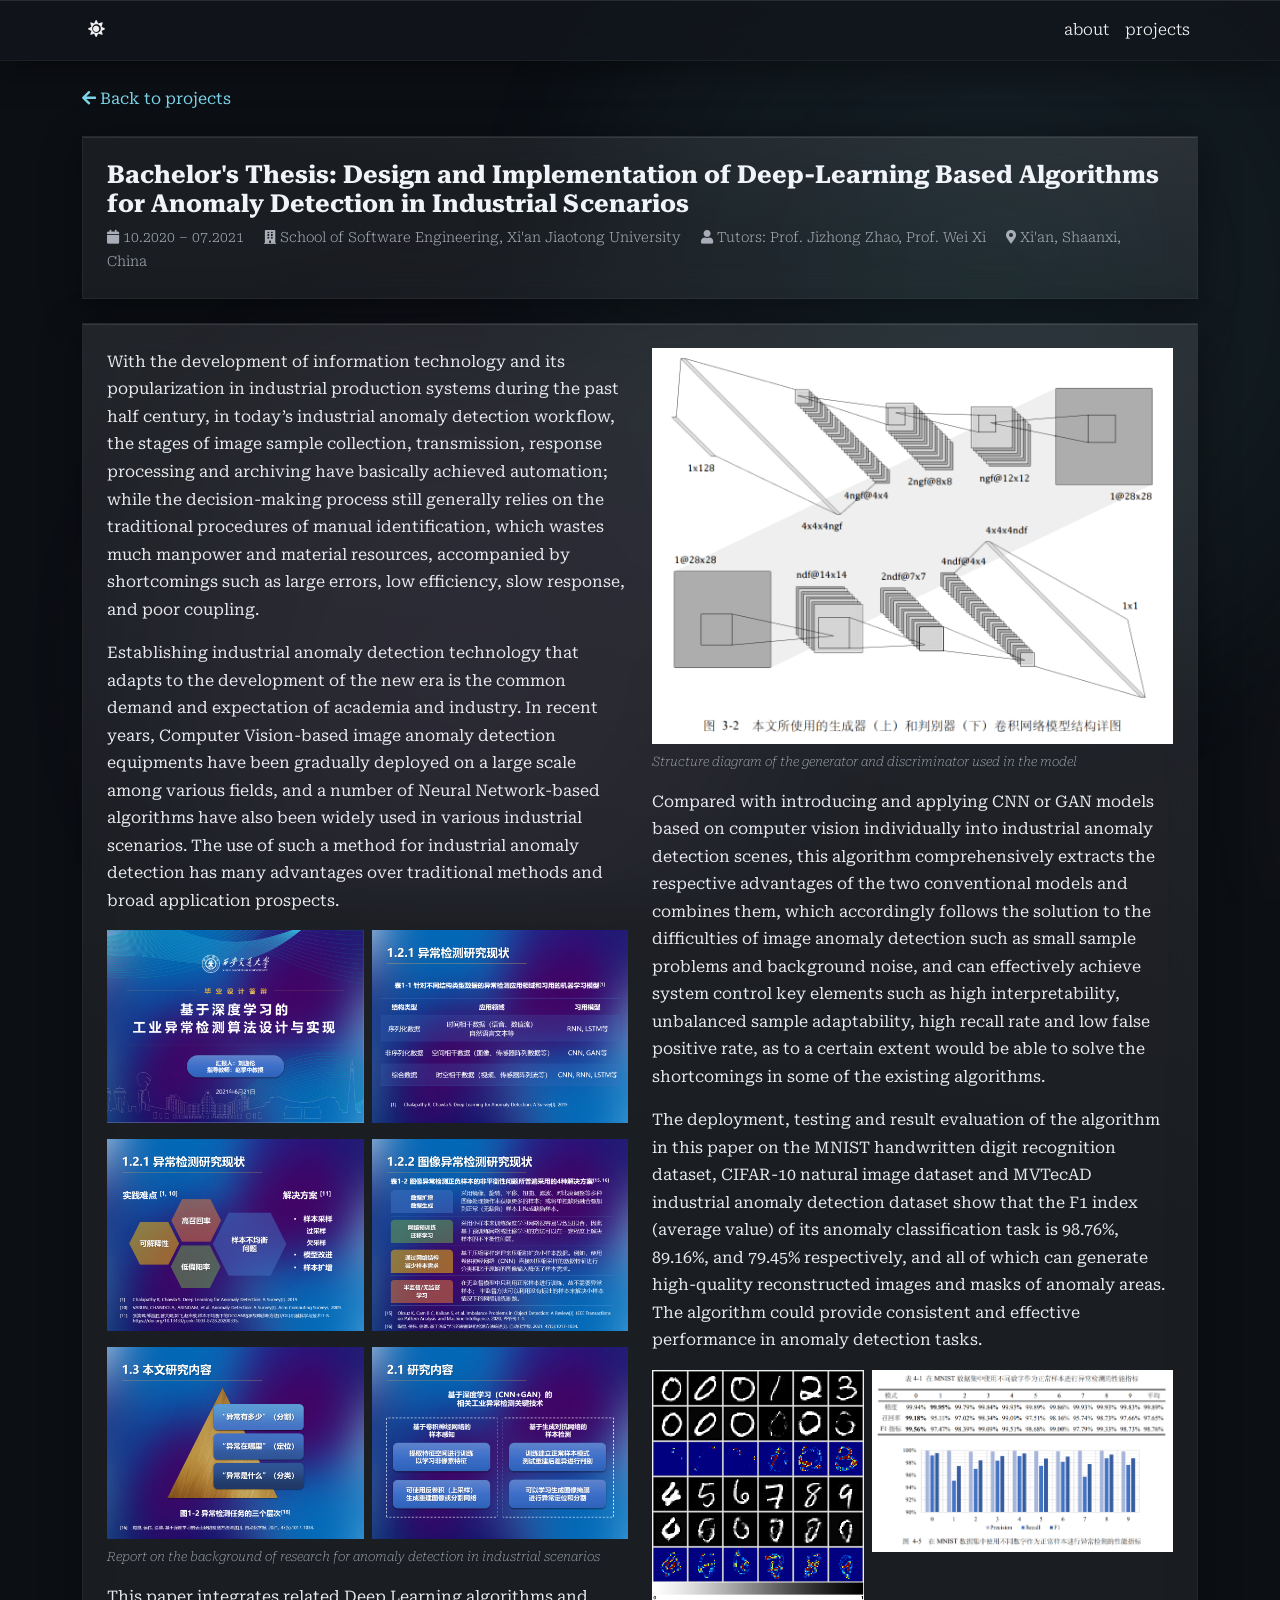
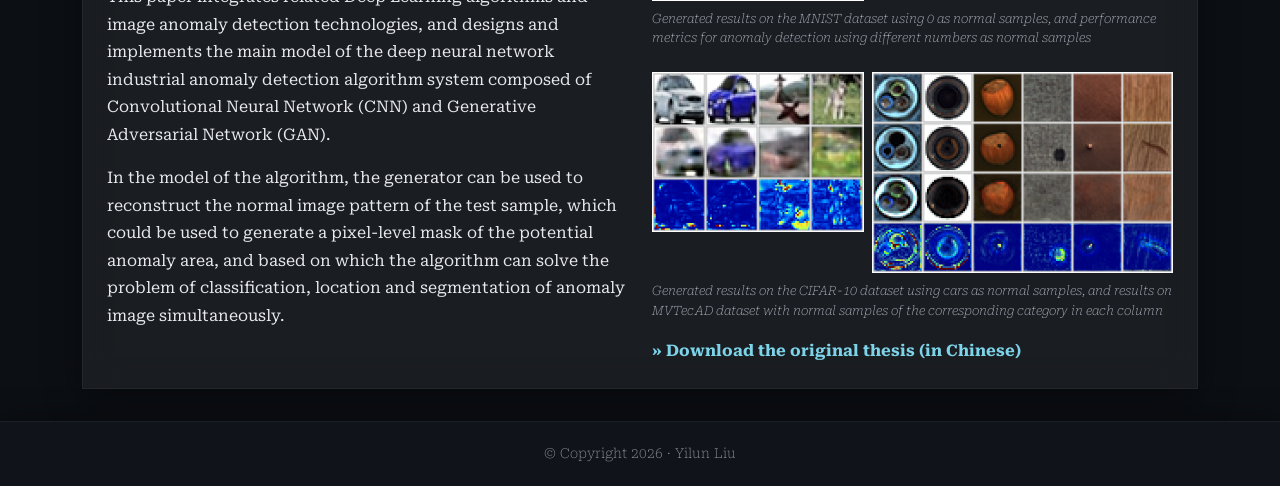
==== project/bachelor/index.html @ 2bad8ecd "init" ====
<!DOCTYPE html>
<html lang="en">
<head>
  <meta charset="UTF-8" />
  <script>(function(){var t=localStorage.getItem('theme')||'dark';document.documentElement.setAttribute('data-theme',t);})();</script>
  <meta name="viewport" content="width=device-width, initial-scale=1.0" />
  <link rel="preconnect" href="https://fonts.googleapis.com" />
  <link rel="preconnect" href="https://fonts.gstatic.com" crossorigin />
  <title>Bachelor's Thesis – Yilun Liu</title>
  <link rel="stylesheet" href="https://cdn.jsdelivr.net/npm/bootstrap@5.3.2/dist/css/bootstrap.min.css" />
  <link rel="stylesheet" href="https://cdnjs.cloudflare.com/ajax/libs/font-awesome/5.15.4/css/all.min.css" />
  <link rel="stylesheet" href="../../assets/css/style.css" />
</head>
<body>

<div class="scene" aria-hidden="true">
  <div class="scene__blob scene__blob--1"></div>
  <div class="scene__blob scene__blob--2"></div>
  <div class="scene__blob scene__blob--3"></div>
</div>

<!-- ===== Navbar ===== -->
<nav class="navbar navbar-expand-lg sticky-top">
  <div class="container">
    <button type="button" id="theme-toggle" class="theme-toggle-btn ms-2 flex-shrink-0" title="Toggle dark/light mode" aria-label="Toggle theme">
      <i class="fas fa-sun" id="theme-icon"></i>
    </button>
    <div class="d-flex align-items-center ms-auto flex-shrink-0 navbar-toolbar">
      <button class="navbar-toggler" type="button" data-bs-toggle="collapse" data-bs-target="#mainNav"
        aria-controls="mainNav" aria-expanded="false" aria-label="Toggle navigation">
        <span class="navbar-toggler-icon"></span>
      </button>
    </div>
    <div class="collapse navbar-collapse" id="mainNav">
      <ul class="navbar-nav ms-auto">
        <li class="nav-item"><a class="nav-link" href="../../index.html">about</a></li>
        <li class="nav-item"><a class="nav-link" href="../projects.html">projects</a></li>
      </ul>
    </div>
  </div>
</nav>

<main class="container my-4">

  <div class="back-link">
    <a href="../projects.html"><i class="fas fa-arrow-left me-1"></i>Back to projects</a>
  </div>

  <div class="page-hero">
    <h1>Bachelor's Thesis: Design and Implementation of Deep-Learning Based Algorithms for Anomaly Detection in Industrial Scenarios</h1>
    <div class="meta">
      <span><i class="fas fa-calendar me-1"></i>10.2020 – 07.2021</span>
      <span><i class="fas fa-building me-1"></i>School of Software Engineering, Xi'an Jiaotong University</span>
      <span><i class="fas fa-user me-1"></i>Tutors: Prof. Jizhong Zhao, Prof. Wei Xi</span>
      <span><i class="fas fa-map-marker-alt me-1"></i>Xi'an, Shaanxi, China</span>
    </div>
  </div>

  <div class="section-card">
    <div class="row g-4 align-items-start">
      <div class="col-md-6">
        <p>
          With the development of information technology and its popularization in industrial production
          systems during the past half century, in today’s industrial anomaly detection workflow, the stages
          of image sample collection, transmission, response processing and archiving have basically
          achieved automation; while the decision-making process still generally relies on the traditional
          procedures of manual identification, which wastes much manpower and material resources,
          accompanied by shortcomings such as large errors, low efficiency, slow response, and poor coupling.
        </p>
        <p>
          Establishing industrial anomaly detection technology that adapts to the development of the new era
          is the common demand and expectation of academia and industry. In recent years, Computer Vision-based
          image anomaly detection equipments have been gradually deployed on a large scale among various
          fields, and a number of Neural Network-based algorithms have also been widely used in various
          industrial scenarios. The use of such a method for industrial anomaly detection has many advantages
          over traditional methods and broad application prospects.
        </p>
        <div class="row g-2">
          <div class="col-6">
            <img src="../../assets/images/bachelor_slide-1.png" alt="Thesis slide 1" class="content-img" />
          </div>
          <div class="col-6">
            <img src="../../assets/images/bachelor_slide-2.png" alt="Thesis slide 2" class="content-img" />
          </div>
          <div class="col-6">
            <img src="../../assets/images/bachelor_slide-3.png" alt="Thesis slide 3" class="content-img" />
          </div>
          <div class="col-6">
            <img src="../../assets/images/bachelor_slide-4.png" alt="Thesis slide 4" class="content-img" />
          </div>
          <div class="col-6">
            <img src="../../assets/images/bachelor_slide-5.png" alt="Thesis slide 5" class="content-img" />
          </div>
          <div class="col-6">
            <img src="../../assets/images/bachelor_slide-6.png" alt="Thesis slide 6" class="content-img" />
          </div>
        </div>
        <div class="img-caption">Report on the background of research for anomaly detection in industrial scenarios</div>
        <p class="mt-3">
          This paper integrates related Deep Learning algorithms and image anomaly detection technologies,
          and designs and implements the main model of the deep neural network industrial anomaly detection
          algorithm system composed of Convolutional Neural Network (CNN) and Generative Adversarial Network
          (GAN).
        </p>
        <p>
          In the model of the algorithm, the generator can be used to reconstruct the normal image pattern of
          the test sample, which could be used to generate a pixel-level mask of the potential anomaly area,
          and based on which the algorithm can solve the problem of classification, location and segmentation
          of anomaly image simultaneously.
        </p>
      </div>
      <div class="col-md-6">
        <img src="../../assets/images/bachelor_structure.png" alt="Structure diagram of the generator and discriminator used in the model" class="content-img" />
        <div class="img-caption">Structure diagram of the generator and discriminator used in the model</div>
        <p class="mt-3">
          Compared with introducing and applying CNN or GAN models based on computer vision individually into
          industrial anomaly detection scenes, this algorithm comprehensively extracts the respective
          advantages of the two conventional models and combines them, which accordingly follows the solution
          to the difficulties of image anomaly detection such as small sample problems and background noise,
          and can effectively achieve system control key elements such as high interpretability, unbalanced
          sample adaptability, high recall rate and low false positive rate, as to a certain extent would be
          able to solve the shortcomings in some of the existing algorithms.
        </p>
        <p>
          The deployment, testing and result evaluation of the algorithm in this paper on the MNIST
          handwritten digit recognition dataset, CIFAR-10 natural image dataset and MVTecAD industrial
          anomaly detection dataset show that the F1 index (average value) of its anomaly classification
          task is 98.76%, 89.16%, and 79.45% respectively, and all of which can generate high-quality
          reconstructed images and masks of anomaly areas. The algorithm could provide consistent and
          effective performance in anomaly detection tasks.
        </p>
        <div class="row g-2 align-items-start">
          <div class="col-md-5">
            <img src="../../assets/images/bachelor_mnist.png" alt="MNIST generated results and metrics" class="content-img" />
          </div>
          <div class="col-md-7">
            <img src="../../assets/images/bachelor_mnist-result.png" alt="MNIST anomaly detection performance metrics" class="content-img" />
          </div>
        </div>
        <div class="img-caption">Generated results on the MNIST dataset using 0 as normal samples, and performance metrics for anomaly detection using different numbers as normal samples</div>
        <div class="row g-2 align-items-start mt-3">
          <div class="col-md-6 col-lg-5">
            <img src="../../assets/images/bachelor_cifar.png" alt="CIFAR-10 generated results with cars as normal" class="content-img" />
          </div>
          <div class="col-md-6 col-lg-7">
            <img src="../../assets/images/bachelor_MVTecAD.png" alt="MVTecAD results by category" class="content-img" />
          </div>
        </div>
        <div class="img-caption">Generated results on the CIFAR-10 dataset using cars as normal samples, and results on MVTecAD dataset with normal samples of the corresponding category in each column</div>
        <p class="mt-3 mb-0">
          <a href="https://www.rfmoe.shop/%E5%88%98%E9%80%B8%E4%BC%A6-%E5%9F%BA%E4%BA%8E%E6%B7%B1%E5%BA%A6%E5%AD%A6%E4%B9%A0%E7%9A%84%E5%B7%A5%E4%B8%9A%E5%BC%82%E5%B8%B8%E6%A3%80%E6%B5%8B-%E5%AE%9A%E7%A8%BF/"><strong>» Download the original thesis (in Chinese)</strong></a>
        </p>
      </div>
    </div>
  </div>

</main>

<!-- ===== Footer ===== -->
<footer>
  © Copyright 2026 &middot; Yilun Liu
</footer>

<script src="https://cdn.jsdelivr.net/npm/bootstrap@5.3.2/dist/js/bootstrap.bundle.min.js"></script>
<script>
  (function(){
    var icon=document.getElementById('theme-icon');
    var btn=document.getElementById('theme-toggle');
    if(!btn||!icon) return;
    function upd(t){icon.className=t==='dark'?'fas fa-sun':'fas fa-moon';}
    upd(document.documentElement.getAttribute('data-theme')||'dark');
    btn.addEventListener('click',function(){
      var cur=document.documentElement.getAttribute('data-theme');
      var nxt=cur==='dark'?'light':'dark';
      document.documentElement.setAttribute('data-theme',nxt);
      localStorage.setItem('theme',nxt);
      upd(nxt);
    });
  })();
</script>
</body>
</html>
---- assets/css/style.css ----
@import url("https://fonts.googleapis.com/css2?family=Noto+Serif+SC:wght@200..900&family=Roboto+Serif:ital,opsz,wght@0,8..144,100..900;1,8..144,100..900&display=swap");

/* ============================================================
   Yilun Liu – Academic CV
   Adaptive Theme: Light (rfmoe.shop style) + Dark mode toggle
   ============================================================ */

/* ---- Theme Variables ---- */
:root, [data-theme="light"] {
  --color-bg:               #e4eef2;
  --color-card:             #ffffff;
  --color-card-border:      rgba(48, 136, 152, 0.2);
  --color-text:             #333333;
  --color-text-muted:       rgb(118, 136, 145);
  --color-accent:           rgb(48, 136, 152);
  --color-accent-hover:     #f0b8a8;
  --color-accent-light:     rgb(95, 178, 195);
  --color-nav-bg:           rgb(58, 88, 102);
  --color-nav-text:         #ffffff;
  --color-footer-bg:        rgb(58, 88, 102);
  --color-footer-text:      rgba(255, 255, 255, 0.75);
  --color-divider:          rgba(48, 136, 152, 0.22);
  --color-heading:          rgb(38, 108, 120);
  --color-sub-heading:      rgb(30, 92, 105);
  --shadow-card:            0 2px 14px rgba(48, 136, 152, 0.09);
  --shadow-card-hover:      0 12px 40px rgba(48, 136, 152, 0.16);
  --color-page-hero-bg:     rgba(255, 255, 255, 0.45);
  --color-page-hero-border: rgba(48, 136, 152, 0.22);
  --color-toggler:          rgba(255, 255, 255, 0.45);
  --color-code-bg:          rgba(48, 136, 152, 0.08);
  /* Liquid glass */
  --glass-blur:             blur(18px);
  --glass-surface:          rgba(255, 255, 255, 0.10);
  --glass-surface-hover:    rgba(255, 255, 255, 0.20);
  --glass-border:           rgba(48, 136, 152, 0.05);
  --glass-reflection:       linear-gradient(
    -170deg,
    rgba(255, 255, 255, 0.1) 0%,
    rgba(255, 255, 255, 0) 52%
  );
  --shadow-glass:           0 8px 32px rgba(48, 136, 152, 0.12),
    inset 0 1px 0 rgba(255, 255, 255, 0.9);
  --ease-liquid:            cubic-bezier(0.34, 1.56, 0.64, 1);
}

[data-theme="dark"] {
  --color-bg:               #0c0f14;
  --color-card:             #1c1f26;
  --color-card-border:      rgba(255, 255, 255, 0.12);
  --color-text:             #e8e9ec;
  --color-text-muted:       #a8adb8;
  --color-accent:           #7dd3e8;
  --color-accent-hover:     #f0b8a8;
  --color-accent-light:     #5fb8c8;
  --color-nav-bg:           #12151c;
  --color-nav-text:         #f0f0f1;
  --color-footer-bg:        #12151c;
  --color-footer-text:      #8b8f98;
  --color-divider:          rgba(255, 255, 255, 0.1);
  --color-heading:          #f0f4f8;
  --color-sub-heading:      #9ca3af;
  --shadow-card:            0 8px 28px rgba(0, 0, 0, 0.35);
  --shadow-card-hover:      0 16px 48px rgba(0, 0, 0, 0.45);
  --color-page-hero-bg:     rgba(255, 255, 255, 0.04);
  --color-page-hero-border: rgba(255, 255, 255, 0.1);
  --color-toggler:          rgba(255, 255, 255, 0.4);
  --color-code-bg:          rgba(160, 165, 175, 0.07);
  --glass-surface:          rgba(255, 255, 255, 0.06);
  --glass-surface-hover:    rgba(255, 255, 255, 0.1);
  --glass-border:           rgba(255, 255, 255, 0.05);
  --glass-reflection:       linear-gradient(
    -170deg,
    rgba(255, 255, 255, 0.05) 0%,
    rgba(255, 255, 255, 0) 50%
  );
  --shadow-glass:           0 8px 36px rgba(0, 0, 0, 0.42),
    inset 0 1px 0 rgba(255, 255, 255, 0.1);
}

/* ---- Liquid glass: animated backdrop ---- */
.scene {
  position: fixed;
  inset: 0;
  z-index: 0;
  overflow: hidden;
  pointer-events: none;
}

.scene__blob {
  position: absolute;
  border-radius: 50%;
  filter: blur(72px);
  opacity: 0.3;
  animation: blob-drift 20s ease-in-out infinite alternate;
}

[data-theme="dark"] .scene__blob {
  opacity: 0.48;
}

.scene__blob--1 {
  width: calc((620px + 90vw) / 2);
  height: calc((620px + 90vw) / 2);
  background: radial-gradient(circle, rgba(95, 184, 200, 0.25), rgba(48, 136, 152, 0));
  top: -18%;
  right: -12%;
  animation-duration: 22s;
}

.scene__blob--2 {
  width: calc((520px + 75vw) / 2);
  height: calc((520px + 75vw) / 2);
  background: radial-gradient(circle, rgba(180, 140, 220, 0.2), rgba(226, 105, 83, 0));
  bottom: -15%;
  left: 8%;
  animation-duration: 17s;
  animation-delay: -7s;
}

.scene__blob--3 {
  width: calc((380px + 60vw) / 2);
  height: calc((380px + 60vw) / 2);
  background: radial-gradient(circle, rgba(255, 210, 160, 0.2), rgba(95, 178, 195, 0));
  bottom: -20%;
  right: -45%;
  animation-duration: 25s;
  animation-delay: -11s;
}


@keyframes blob-drift {
  0% {
    transform: translate(0, 0) scale(1);
  }
  33% {
    transform: translate(48px, -32px) scale(1.06);
  }
  66% {
    transform: translate(-36px, 44px) scale(0.96);
  }
  100% {
    transform: translate(24px, 20px) scale(1.03);
  }
}

@media (prefers-reduced-motion: reduce) {
  .scene__blob {
    animation: none !important;
  }
}

@supports not (backdrop-filter: blur(1px)) {
  .section-card,
  .navbar,
  .page-hero,
  footer,
  .theme-toggle-btn {
    backdrop-filter: none !important;
    -webkit-backdrop-filter: none !important;
  }

  [data-theme="light"] .section-card:not(.sidebar-photo),
  [data-theme="light"] .page-hero {
    background: var(--color-card) !important;
  }

  [data-theme="dark"] .section-card:not(.sidebar-photo),
  [data-theme="dark"] .page-hero {
    background: var(--color-card) !important;
  }

  .navbar {
    background: var(--color-nav-bg) !important;
  }

  footer {
    background: var(--color-footer-bg) !important;
    box-shadow: none !important;
  }
}

/* Square corners — override Bootstrap border-radius variables */
:root {
  --bs-border-radius: 0;
  --bs-border-radius-sm: 0;
  --bs-border-radius-lg: 0;
  --bs-border-radius-xl: 0;
  --bs-border-radius-xxl: 0;
  --bs-border-radius-2xl: 0;
  --bs-border-radius-pill: 0;
  --bs-body-font-family: "Roboto Serif", "Noto Serif SC", Georgia, "Times New Roman", serif;
  --bs-font-sans-serif: "Roboto Serif", "Noto Serif SC", Georgia, "Times New Roman", serif;
}

/* ---- Smooth theme transitions ---- */
body, .navbar, .section-card, .page-hero, footer,
a, h1, h2, h3, h4, h5, h6, p, li, span, div, strong, em {
  transition: background-color 0.25s ease, color 0.2s ease,
              border-color 0.25s ease, box-shadow 0.25s ease;
}

/* ---- Typography (Roboto Serif variable) ---- */
/* Weight scale uses full Roboto Serif wght axis (100–900) for hierarchy. */
:root {
  --fw-bold: 900;
  --fw-extra-bold: 800;
  --fw-bold: 700;
  --fw-semi: 650;
  --fw-medium: 600;
  --fw-book: 500;
  --fw-regular: 400;
  --fw-light: 300;
  --fw-extra-light: 250;
  --fw-thin: 200;
  --fw-hairline: 100;
}

html {
  font-optical-sizing: auto;
  /* Prevent mobile browsers from inflating text differently per page */
  -webkit-text-size-adjust: 100%;
  text-size-adjust: 100%;
}

/* ---- Base ---- */
body {
  background: var(--color-bg);
  color: var(--color-text);
  font-family: "Roboto Serif", "Noto Serif SC", Georgia, "Times New Roman", serif;
  font-weight: var(--fw-regular);
  font-size: 1rem;
  line-height: 1.72;
  overflow-x: hidden;
  min-height: 100vh;
  min-height: 100dvh;
  -webkit-text-size-adjust: 100%;
  text-size-adjust: 100%;
}

.navbar,
.navbar-brand,
.nav-link,
.table,
.btn {
  font-family: "Roboto Serif", "Noto Serif SC", Georgia, "Times New Roman", serif;
}

strong,
b {
  font-weight: var(--fw-bold);
}

em {
  font-style: italic;
  font-weight: var(--fw-book);
}

.navbar,
main,
footer {
  position: relative;
  z-index: 1;
}

a {
  color: var(--color-accent);
  text-decoration: none;
}

a:hover {
  color: var(--color-accent-hover);
  text-decoration: underline;
}

/* ---- Navbar ---- */
.navbar {
  background: rgba(58, 88, 102, 0.82) !important;
  backdrop-filter: var(--glass-blur);
  -webkit-backdrop-filter: var(--glass-blur);
  border-bottom: 1px solid var(--glass-border);
  box-shadow: var(--shadow-glass);
}

[data-theme="dark"] .navbar {
  background: rgba(18, 21, 28, 0.86) !important;
}

.navbar-brand {
  color: var(--color-nav-text) !important;
  font-weight: var(--fw-bold) !important;
}

.nav-link {
  color: var(--color-nav-text) !important;
  font-weight: var(--fw-light);
}

.nav-link:hover,
.nav-link.active {
  color: var(--color-accent-hover) !important;
}

.navbar-toggler {
  padding: 0;
  border: none;
  box-shadow: none;
}

.navbar-toggler:focus {
  box-shadow: none;
}

.navbar-toggler:focus-visible {
  outline: 2px solid rgba(255, 255, 255, 0.85);
  outline-offset: 2px;
}

.navbar-toggler-icon {
  filter: invert(1);
  width: 1.35rem;
  height: 1.35rem;
}

/* ---- Theme toggle: icon only (no panel); works on <i> or <button>+icon ---- */
.theme-toggle-btn {
  display: inline-flex;
  align-items: center;
  justify-content: center;
  margin: 0 !important;
  background: transparent;
  border: none;
  color: var(--color-nav-text);
  cursor: pointer;
  font-size: 1.05rem;
  line-height: 1;
  flex-shrink: 0;
  box-shadow: none;
  backdrop-filter: none;
  -webkit-backdrop-filter: none;
  -webkit-appearance: none;
  appearance: none;
  transition: color 0.2s ease, opacity 0.2s ease;
}

.theme-toggle-btn:hover {
  color: #fff;
  opacity: 0.95;
  background: transparent;
  box-shadow: none;
}

.theme-toggle-btn:focus {
  outline: none;
}

.theme-toggle-btn:focus-visible {
  outline: 2px solid rgba(255, 255, 255, 0.85);
  outline-offset: 3px;
}

/* Toggler before #mainNav in DOM so the hamburger stays on the top row when the menu opens */
.navbar-toolbar {
  gap: 0.35rem;
}

@media (max-width: 991.98px) {
  .navbar > .container > .navbar-collapse {
    flex-basis: 100%;
  }
}

/* ---- Section Cards ---- */
.section-card {
  position: relative;
  overflow: hidden;
  background: var(--glass-surface);
  padding: 1.5rem;
  margin-bottom: 1.5rem;
  border: 1px solid var(--glass-border);
  border-radius: 0;
  box-shadow: var(--shadow-glass);
  backdrop-filter: var(--glass-blur);
  -webkit-backdrop-filter: var(--glass-blur);
  transition: background 0.25s ease, border-color 0.25s ease;
}

.section-card::before {
  content: "";
  position: absolute;
  inset: 0;
  background: var(--glass-reflection);
  pointer-events: none;
  border-radius: inherit;
  z-index: 0;
}

.section-card > * {
  position: relative;
  z-index: 1;
}

/* Sidebar profile: no panel — sits directly on page / blob background */
.section-card.sidebar-photo {
  background: transparent;
  border: none;
  box-shadow: none;
  backdrop-filter: none;
  -webkit-backdrop-filter: none;
  padding-top: 0;
  transition: none;
}

.section-card.sidebar-photo::before {
  display: none;
}

/* ---- Section Headings ---- */
h2.section-title {
  color: var(--color-heading);
  font-size: 1.2rem;
  font-weight: var(--fw-extra-bold);
  line-height: 1.3;
  border-bottom: 2px solid var(--color-divider);
  padding-bottom: 0.4rem;
  margin-bottom: 1rem;
}

h3.sub-title {
  color: var(--color-sub-heading);
  font-size: 1.02rem;
  font-weight: var(--fw-semi);
  line-height: 1.35;
  margin-bottom: 0.5rem;
}

/* ---- Accent ---- */
.accent {
  color: var(--color-accent);
}

hr.accent-hr {
  border-color: var(--color-accent);
  opacity: 0.35;
}

/* ---- Sidebar ---- */
.sidebar-photo img {
  width: 60%;
  display: block;
  margin: 0 auto 1rem auto;
}

@media (min-width: 992px) {
  .sidebar-photo img {
    margin-left: auto;
    margin-right: 0;
  }
}

.sidebar-info {
  text-align: inherit;
}

.sidebar-photo .sidebar-line {
  display: flex;
  justify-content: center;
  align-items: baseline;
  column-gap: 0.35rem;
}

@media (min-width: 992px) {
  .sidebar-photo .sidebar-line {
    justify-content: flex-end;
  }
}

@media (max-width: 991.98px) {
  .sidebar-photo .sidebar-info,
  .sidebar-photo .sidebar-info h4 {
    text-align: center;
  }

  .sidebar-photo .sidebar-line {
    justify-content: center;
    text-align: center;
  }

  .sidebar-photo .sidebar-line > span:not(.sidebar-fa),
  .sidebar-photo .sidebar-line > a,
  .sidebar-photo a.sidebar-line {
    text-align: center;
  }
}

.sidebar-photo .sidebar-fa {
  flex: 0 0 1.35em;
  display: flex;
  justify-content: center;
  text-align: center;
}

.sidebar-info h4 {
  color: var(--color-heading);
  font-weight: var(--fw-bold);
  letter-spacing: -0.02em;
  line-height: 1.25;
  margin-bottom: 0.3rem;
}

.sidebar-info p {
  font-size: 0.88rem;
  font-weight: var(--fw-light);
  margin-bottom: 0.25rem;
  color: var(--color-text-muted);
}

.sidebar-info p a {
  color: var(--color-accent);
}

.sidebar-links a {
  font-size: 0.9rem;
  font-weight: var(--fw-book);
  color: var(--color-accent);
}

.sidebar-links a.sidebar-line {
  display: flex;
  width: 100%;
  margin: 0.25rem 0;
  text-decoration: none;
}

.sidebar-links a:hover {
  color: var(--color-accent-hover);
  text-decoration: none;
}

/* ---- Publications ---- */
.pub-entry {
  margin-bottom: 1rem;
  padding-bottom: 1rem;
  border-bottom: 1px solid var(--color-divider);
}

.pub-entry:last-child {
  border-bottom: none;
  margin-bottom: 0;
  padding-bottom: 0;
}

.pub-title {
  font-weight: var(--fw-bold);
  line-height: 1.4;
  color: var(--color-text);
}

.pub-authors {
  font-size: 0.88rem;
  font-weight: var(--fw-thin);
  color: var(--color-text-muted);
}

.pub-authors strong {
  font-weight: var(--fw-extra-bold);
}

.pub-venue {
  font-size: 0.85rem;
  font-weight: var(--fw-medium);
}

.pub-links {
  font-size: 0.85rem;
  font-weight: var(--fw-medium);
}

.pub-links a + a {
  margin-left: 1.35em;
}

/* ---- Education ---- */
.edu-entry {
  display: flex;
  gap: 1rem;
  margin-bottom: 1rem;
  padding-bottom: 1rem;
  border-bottom: 1px solid var(--color-divider);
}

.edu-entry:last-child {
  border-bottom: none;
  margin-bottom: 0;
  padding-bottom: 0;
}

.edu-period {
  min-width: 150px;
  color: var(--color-heading);
  font-size: 0.85rem;
  font-weight: var(--fw-bold);
  font-variant-numeric: tabular-nums;
  padding-top: 2px;
}

.edu-content strong {
  color: var(--color-text);
  font-size: 0.97rem;
  font-weight: var(--fw-extra-bold);
}

.edu-content .institution {
  font-size: 0.88rem;
  font-weight: var(--fw-light);
  color: var(--color-text-muted);
}

/* ---- Projects ---- */
.project-date {
  color: var(--color-heading);
  font-size: 0.82rem;
  font-weight: var(--fw-hairline);
  text-transform: uppercase;
}

.project-title {
  font-weight: var(--fw-bold);
  font-size: 0.97rem;
  line-height: 1.4;
}

.project-institution {
  font-size: 0.85rem;
  font-weight: var(--fw-extra-light);
  color: var(--color-text-muted);
  margin-bottom: 0.35rem;
}

.project-institution em {
  font-style: italic;
}

.project-subtitle {
  font-size: 0.9rem;
  font-weight: var(--fw-light);
  line-height: 1.35;
  margin-bottom: 0.35rem;
}

.project-subtitle a {
  color: inherit;
  text-decoration: none;
}

.project-subtitle a:hover {
  text-decoration: underline;
  color: var(--color-accent);
}

.project-tutor {
  font-size: 0.85rem;
  margin-bottom: 0.45rem;
}

.project-img-link {
  display: block;
  margin-bottom: 0.5rem;
}

.project-img-link .project-img {
  margin-bottom: 0;
}

.project-img {
  width: 100%;
  height: 200px;
  object-fit: cover;
  object-position: top;
  margin-bottom: 0.5rem;
  transition: transform 0.3s ease, box-shadow 0.3s ease;
  /* Opaque from top through vertical center; bottom half fades to fully transparent */
  -webkit-mask-image: linear-gradient(
    to bottom,
    #fff 0%,
    #fff 50%,
    rgba(255, 255, 255, 0) 100%
  );
  mask-image: linear-gradient(
    to bottom,
    #fff 0%,
    #fff 50%,
    rgba(255, 255, 255, 0) 100%
  );
  -webkit-mask-size: 100% 100%;
  mask-size: 100% 100%;
  -webkit-mask-repeat: no-repeat;
  mask-repeat: no-repeat;
}

.project-img:hover {
  transform: scale(1.01);
  box-shadow: 0 6px 20px rgba(48, 136, 152, 0.2);
}

[data-theme="dark"] .project-img:hover {
  box-shadow: 0 6px 20px rgba(0, 0, 0, 0.45);
}

.project-row {
  padding: 0.75rem 0;
  border-bottom: 1px solid var(--color-divider);
}

.project-row:last-child {
  border-bottom: none;
}

/* ---- Skills ---- */
.skill-category {
  margin-bottom: 0.75rem;
  font-weight: var(--fw-light);
}

.skill-category strong {
  color: var(--color-heading);
  font-weight: var(--fw-bold);
  display: inline-block;
  min-width: 120px;
}

/* ---- Blockquote ---- */
blockquote {
  border-left: 3px solid var(--color-accent);
  padding-left: 1rem;
  margin-left: 0;
  color: var(--color-text-muted);
  font-weight: var(--fw-hairline);
  font-style: italic;
  font-variation-settings: "opsz" 18;
}

/* ---- Footer ---- */
footer {
  background: rgba(58, 88, 102, 0.88);
  backdrop-filter: var(--glass-blur);
  -webkit-backdrop-filter: var(--glass-blur);
  border-top: 1px solid var(--glass-border);
  color: var(--color-footer-text);
  padding: 1.25rem 1rem;
  text-align: center;
  margin-top: 2rem;
  font-size: 0.85rem;
  font-weight: var(--fw-hairline);
  box-shadow: 0 -4px 24px rgba(48, 136, 152, 0.08);
}

[data-theme="dark"] footer {
  background: rgba(18, 21, 28, 0.9);
  box-shadow: 0 -4px 28px rgba(0, 0, 0, 0.35);
}

footer a {
  color: rgba(255, 255, 255, 0.85);
  font-weight: var(--fw-medium);
}

footer a:hover {
  color: #fff;
  text-decoration: underline;
}

[data-theme="dark"] footer a {
  color: var(--color-accent);
}

[data-theme="dark"] footer a:hover {
  color: var(--color-accent-hover);
}

/* ---- Back link ---- */
.back-link {
  margin: 1rem 0 1.5rem 0;
}

/* ---- Sub-page Page Hero ---- */
.page-hero {
  position: relative;
  overflow: hidden;
  background: var(--glass-surface);
  backdrop-filter: var(--glass-blur);
  -webkit-backdrop-filter: var(--glass-blur);
  border: 1px solid var(--glass-border);
  border-radius: 0;
  box-shadow: var(--shadow-glass);
  padding: 1.5rem;
  margin-bottom: 1.5rem;
}

.page-hero::before {
  content: "";
  position: absolute;
  inset: 0;
  background: var(--glass-reflection);
  pointer-events: none;
  border-radius: inherit;
  z-index: 0;
}

.page-hero > * {
  position: relative;
  z-index: 1;
}

.page-hero h1 {
  color: var(--color-heading);
  font-size: 1.55rem;
  font-weight: var(--fw-bold);
  line-height: 1.15;
  margin-bottom: 0.5rem;
}

.page-hero .meta {
  font-size: 0.87rem;
  font-weight: var(--fw-thin);
  color: var(--color-text-muted);
}

.page-hero .meta span {
  margin-right: 1rem;
}

/* ---- Sub-page images ---- */
.content-img {
  width: 100%;
  margin-bottom: 0.5rem;
}

.img-caption,
figcaption {
  font-family: "Roboto Serif", "Noto Serif SC", Georgia, serif;
  font-size: 0.8rem;
  font-weight: var(--fw-hairline);
  font-style: italic;
  font-variation-settings: "opsz" 14;
  line-height: 1.55;
  color: var(--color-text-muted);
  margin-bottom: 1rem;
}

/* ---- Tables ---- */
.table {
  color: var(--color-text);
}

.table th {
  color: var(--color-heading);
  font-weight: var(--fw-extra-bold);
  text-transform: uppercase;
  font-size: 0.78rem;
  border-color: var(--color-divider);
}

.table td {
  font-weight: var(--fw-regular);
  border-color: var(--color-divider);
  color: var(--color-text);
}

[data-theme="light"] .table-striped > tbody > tr:nth-of-type(odd) > * {
  background-color: rgba(48, 136, 152, 0.04);
  color: var(--color-text);
}

[data-theme="dark"] .table-striped > tbody > tr:nth-of-type(odd) > * {
  background-color: rgba(255, 255, 255, 0.04);
  color: var(--color-text);
}

/* ---- Responsive tweaks ---- */
@media (max-width: 767px) {
  .edu-entry {
    flex-direction: column;
    gap: 0.25rem;
  }

  .edu-period {
    min-width: unset;
  }

  .sidebar-photo img {
    width: 50%;
  }
}
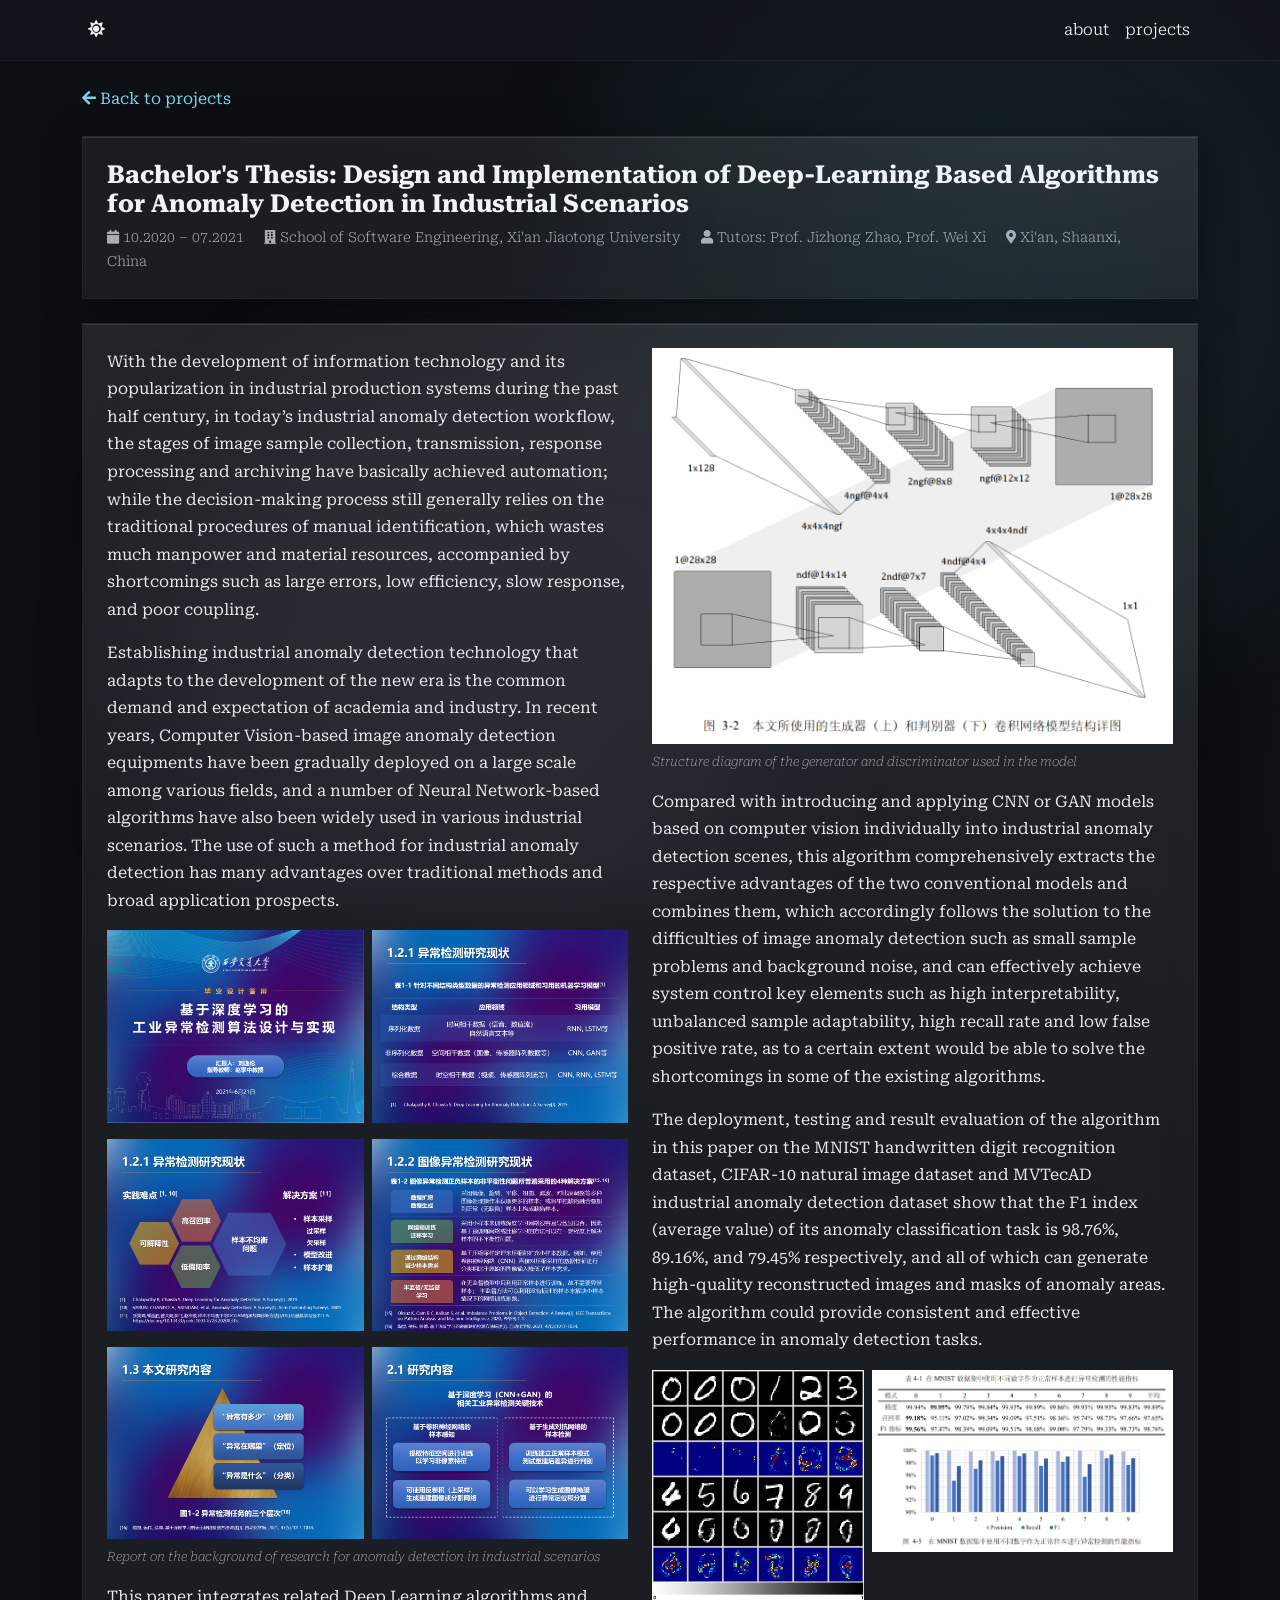
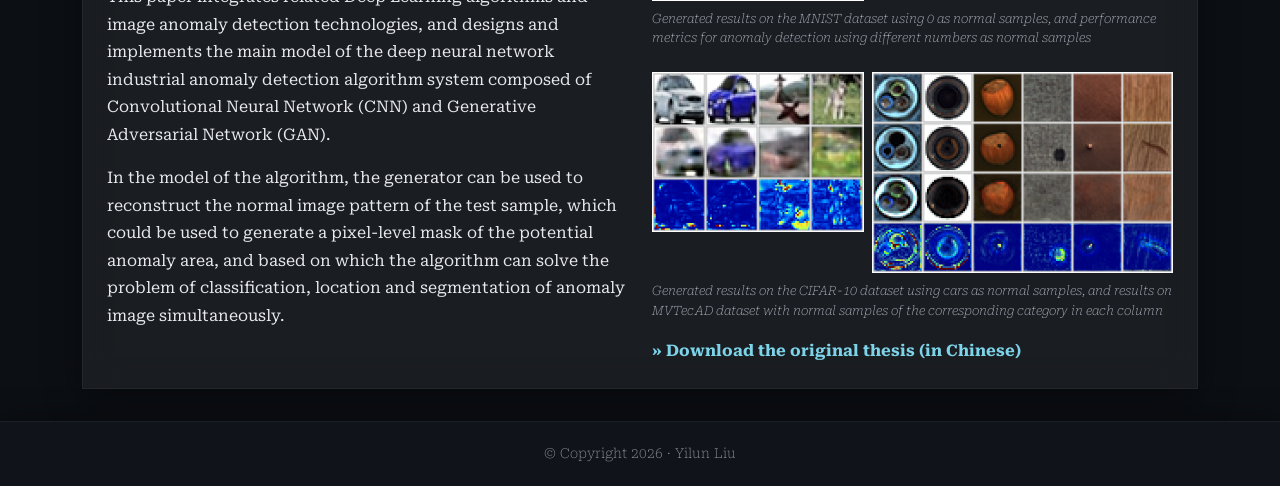
==== commit 36969816: "Refactor theme handling by removing inline scripts and replacing them with a single external script;" ====
--- a/project/bachelor/index.html
+++ b/project/bachelor/index.html
@@ -162,21 +162,6 @@
 </footer>
 
 <script src="https://cdn.jsdelivr.net/npm/bootstrap@5.3.2/dist/js/bootstrap.bundle.min.js"></script>
-<script>
-  (function(){
-    var icon=document.getElementById('theme-icon');
-    var btn=document.getElementById('theme-toggle');
-    if(!btn||!icon) return;
-    function upd(t){icon.className=t==='dark'?'fas fa-sun':'fas fa-moon';}
-    upd(document.documentElement.getAttribute('data-theme')||'dark');
-    btn.addEventListener('click',function(){
-      var cur=document.documentElement.getAttribute('data-theme');
-      var nxt=cur==='dark'?'light':'dark';
-      document.documentElement.setAttribute('data-theme',nxt);
-      localStorage.setItem('theme',nxt);
-      upd(nxt);
-    });
-  })();
-</script>
+<script src="../../assets/js/theme-favicon.js"></script>
 </body>
 </html>
--- a/assets/css/style.css
+++ b/assets/css/style.css
@@ -278,7 +278,7 @@
   backdrop-filter: var(--glass-blur);
   -webkit-backdrop-filter: var(--glass-blur);
   border-bottom: 1px solid var(--glass-border);
-  box-shadow: var(--shadow-glass);
+  box-shadow: none;
 }
 
 [data-theme="dark"] .navbar {
